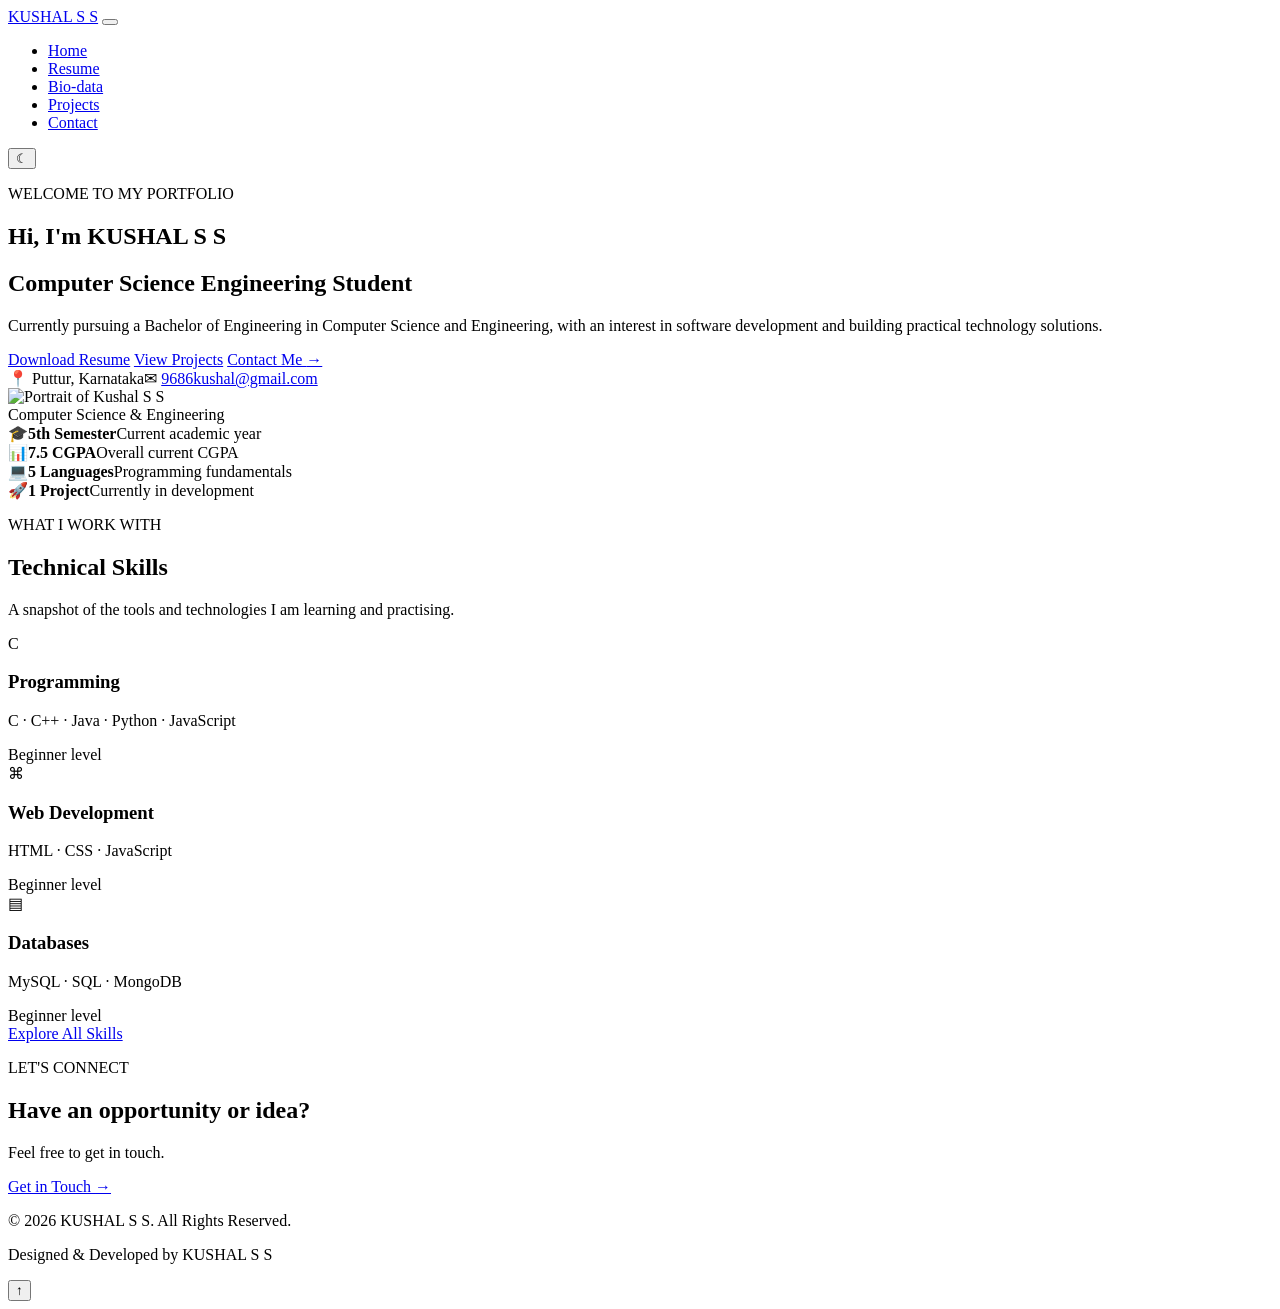
==== index.html @ a92ab9f3 "Add files via upload" ====
<!DOCTYPE html>
<html lang="en">
<head>
  <meta charset="UTF-8">
  <meta name="viewport" content="width=device-width, initial-scale=1.0">
  <meta name="description" content="Kushal S S — Computer Science Engineering student and aspiring software developer. Explore skills, education and projects.">
  <meta name="theme-color" content="#173b67">
  <title>Kushal S S | Personal Portfolio</title>
  <link rel="preconnect" href="https://fonts.googleapis.com">
  <link rel="preconnect" href="https://fonts.gstatic.com" crossorigin>
  <link href="https://fonts.googleapis.com/css2?family=Inter:wght@400;500;600;700;800&display=swap" rel="stylesheet">
  <link rel="stylesheet" href="css/style.css">
  <script src="https://code.jquery.com/jquery-3.7.1.min.js"></script>
  <script defer src="js/script.js"></script>
</head>
<body>
  <header class="site-header">
    <nav class="navbar container" aria-label="Main navigation">
      <a class="brand" href="index.html">KUSHAL S S</a>
      <button class="menu-toggle" aria-label="Open navigation menu" aria-expanded="false"><span></span><span></span><span></span></button>
      <ul class="nav-links">
        <li><a class="active" href="index.html">Home</a></li><li><a href="resume.html">Resume</a></li>
        <li><a href="biodata.html">Bio-data</a></li><li><a href="projects.html">Projects</a></li><li><a href="contact.html">Contact</a></li>
      </ul>
      <button class="theme-toggle" type="button" aria-label="Toggle light and dark theme" title="Toggle theme">☾</button>
    </nav>
  </header>

  <main>
    <section class="hero container">
      <div class="hero-copy reveal">
        <p class="eyebrow">WELCOME TO MY PORTFOLIO</p>
        <h1>Hi, I'm <span>KUSHAL S S</span></h1>
        <h2>Computer Science Engineering Student</h2>
        <p class="hero-text">Currently pursuing a Bachelor of Engineering in Computer Science and Engineering, with an interest in software development and building practical technology solutions.</p>
        <div class="hero-actions">
          <a class="button button-primary" href="resume.html">Download Resume</a>
          <a class="button button-outline" href="projects.html">View Projects</a>
          <a class="text-link" href="contact.html">Contact Me <span aria-hidden="true">→</span></a>
        </div>
        <div class="hero-meta"><span>📍 Puttur, Karnataka</span><span>✉ <a href="mailto:9686kushal@gmail.com">9686kushal@gmail.com</a></span></div>
      </div>
      <div class="hero-photo-wrap reveal">
        <div class="photo-ring"><img src="assets/profile-photo.jpeg" alt="Portrait of Kushal S S"></div>
        <span class="photo-caption">Computer Science & Engineering</span>
      </div>
    </section>

    <section class="quick-facts section-soft">
      <div class="container fact-grid">
        <article class="fact-card reveal"><span class="fact-icon">🎓</span><strong>5th Semester</strong><span>Current academic year</span></article>
        <article class="fact-card reveal"><span class="fact-icon">📊</span><strong>7.5 CGPA</strong><span>Overall current CGPA</span></article>
        <article class="fact-card reveal"><span class="fact-icon">💻</span><strong>5 Languages</strong><span>Programming fundamentals</span></article>
        <article class="fact-card reveal"><span class="fact-icon">🚀</span><strong>1 Project</strong><span>Currently in development</span></article>
      </div>
    </section>

    <section class="section container">
      <div class="section-heading reveal"><p class="eyebrow">WHAT I WORK WITH</p><h2>Technical Skills</h2><p>A snapshot of the tools and technologies I am learning and practising.</p></div>
      <div class="skill-preview-grid">
        <article class="skill-card reveal"><div class="skill-card-top"><span class="skill-symbol">C</span><h3>Programming</h3></div><p>C · C++ · Java · Python · JavaScript</p><span class="level-pill">Beginner level</span></article>
        <article class="skill-card reveal"><div class="skill-card-top"><span class="skill-symbol">⌘</span><h3>Web Development</h3></div><p>HTML · CSS · JavaScript</p><span class="level-pill">Beginner level</span></article>
        <article class="skill-card reveal"><div class="skill-card-top"><span class="skill-symbol">▤</span><h3>Databases</h3></div><p>MySQL · SQL · MongoDB</p><span class="level-pill">Beginner level</span></article>
      </div>
      <div class="center-action"><a class="button button-outline" href="resume.html#skills">Explore All Skills</a></div>
    </section>

    <section class="cta-section"><div class="container cta-inner reveal"><div><p class="eyebrow">LET'S CONNECT</p><h2>Have an opportunity or idea?</h2><p>Feel free to get in touch.</p></div><a class="button button-light" href="contact.html">Get in Touch <span aria-hidden="true">→</span></a></div></section>
  </main>

  <footer class="site-footer"><div class="container footer-inner"><p>© 2026 KUSHAL S S. All Rights Reserved.</p><p>Designed &amp; Developed by KUSHAL S S</p></div></footer>
  <button class="back-to-top" aria-label="Back to top" title="Back to top">↑</button>
</body>
</html>
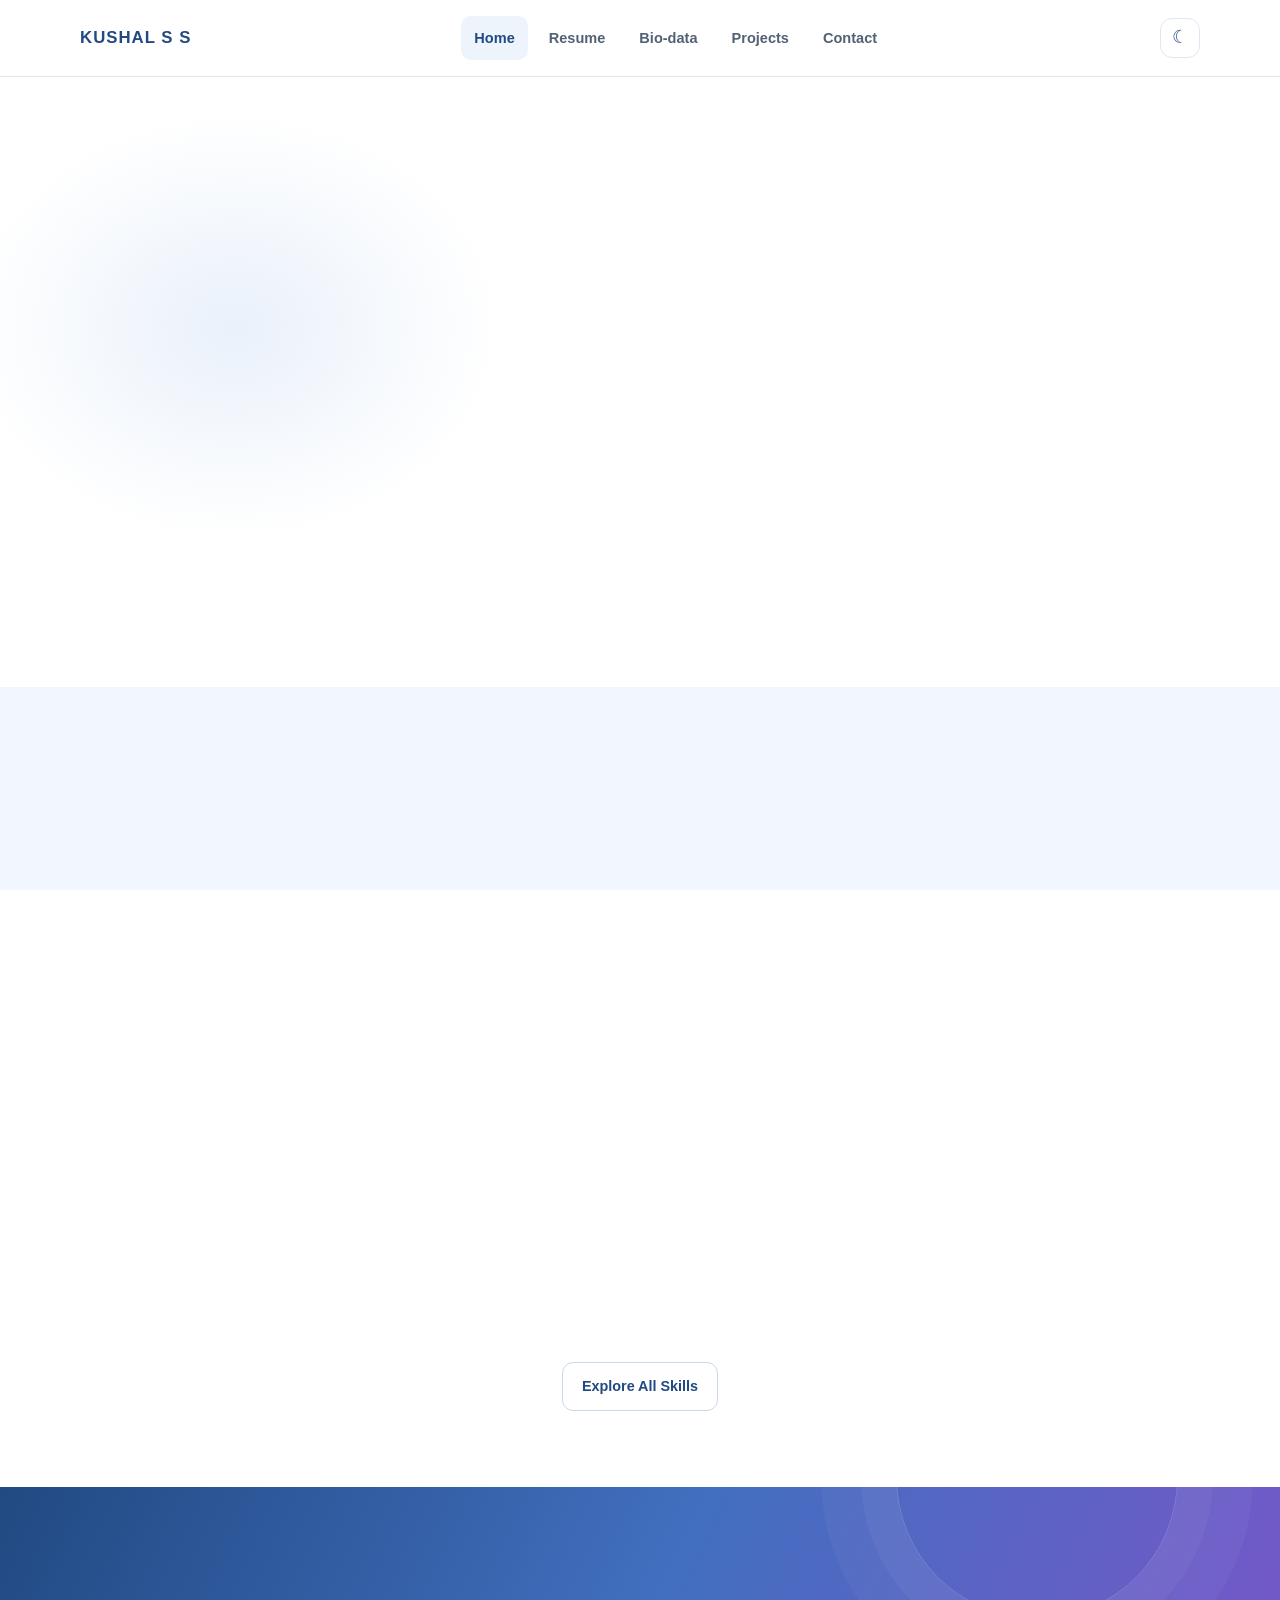
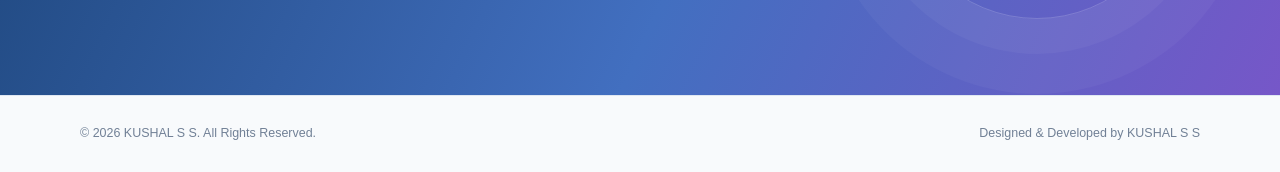
==== commit fb7a6be9: "Update index.html" ====
--- a/index.html
+++ b/index.html
@@ -9,7 +9,7 @@
   <link rel="preconnect" href="https://fonts.googleapis.com">
   <link rel="preconnect" href="https://fonts.gstatic.com" crossorigin>
   <link href="https://fonts.googleapis.com/css2?family=Inter:wght@400;500;600;700;800&display=swap" rel="stylesheet">
-  <link rel="stylesheet" href="css/style.css">
+  <link rel="stylesheet" href="style.css">
   <script src="https://code.jquery.com/jquery-3.7.1.min.js"></script>
   <script defer src="js/script.js"></script>
 </head>
--- a/style.css
+++ b/style.css
@@ -0,0 +1,26 @@
+/* Kushal S S Portfolio — shared styles */
+:root{--navy:#214a82;--navy-deep:#17365f;--blue:#397fd0;--ink:#1e293b;--muted:#64748b;--line:#dfe7f2;--surface:#fff;--soft:#f2f6ff;--accent:#dcecff;--violet:#7657c8;--teal:#1d9b9a;--coral:#ef8b72;--shadow:0 18px 50px rgba(36,70,125,.11);--radius:20px}
+*{box-sizing:border-box}html{scroll-behavior:smooth}body{margin:0;font-family:Inter,Arial,sans-serif;color:var(--ink);background:var(--surface);line-height:1.65}a{color:inherit;text-decoration:none}button,input,textarea{font:inherit}.container{width:min(1120px,calc(100% - 40px));margin-inline:auto}
+.site-header{position:sticky;top:0;z-index:100;background:rgba(255,255,255,.94);backdrop-filter:blur(14px);border-bottom:1px solid var(--line)}.navbar{min-height:76px;display:flex;align-items:center;justify-content:space-between;gap:24px}.brand{font-weight:800;letter-spacing:.06em;color:var(--navy);font-size:1.05rem;white-space:nowrap}.nav-links{display:flex;align-items:center;gap:8px;list-style:none;padding:0;margin:0}.nav-links a{display:block;padding:10px 13px;color:#526174;font-size:.91rem;font-weight:600;border-radius:10px;transition:.2s}.nav-links a:hover,.nav-links a.active{color:var(--navy);background:#edf4fc}.theme-toggle,.menu-toggle{border:1px solid var(--line);background:#fff;color:var(--navy);width:40px;height:40px;border-radius:12px;cursor:pointer;font-size:1.1rem}.menu-toggle{display:none;flex-direction:column;justify-content:center;align-items:center;gap:5px}.menu-toggle span{width:18px;height:2px;background:var(--navy);display:block;border-radius:4px}
+.hero{min-height:610px;display:grid;grid-template-columns:1.25fr .75fr;align-items:center;gap:60px;padding-block:76px;position:relative}.hero:before{content:"";position:absolute;z-index:-1;left:-9vw;top:35px;width:42vw;height:430px;background:radial-gradient(ellipse,rgba(91,145,220,.13),rgba(91,145,220,0) 70%);pointer-events:none}.eyebrow{font-size:.74rem;font-weight:800;letter-spacing:.18em;color:var(--blue);margin:0 0 14px}.hero h1{font-size:clamp(2.5rem,5vw,4.5rem);line-height:1.08;letter-spacing:-.055em;margin:0 0 14px;color:#142d4c}.hero h1 span{display:block;color:var(--navy)}.hero h2{font-size:1.2rem;color:#405873;margin:0 0 18px;font-weight:650}.hero-text{max-width:610px;color:var(--muted);font-size:1.04rem}.hero-actions{display:flex;align-items:center;gap:13px;flex-wrap:wrap;margin-top:30px}.button{display:inline-flex;align-items:center;justify-content:center;gap:9px;padding:12px 19px;border-radius:11px;font-weight:700;font-size:.9rem;border:1px solid transparent;cursor:pointer;transition:transform .2s,box-shadow .2s,background .2s}.button:hover{transform:translateY(-3px);box-shadow:0 10px 24px rgba(23,59,103,.15)}.button-primary{background:var(--navy);color:#fff}.button-outline{border-color:#cbd8e7;color:var(--navy);background:#fff}.button-light{background:#fff;color:var(--navy)}.text-link{font-weight:700;color:var(--navy);padding:10px}.hero-meta{display:flex;flex-wrap:wrap;gap:22px;margin-top:35px;color:#63758a;font-size:.84rem}.hero-meta a{color:var(--navy)}.hero-photo-wrap{justify-self:center;text-align:center}.photo-ring{width:min(330px,70vw);aspect-ratio:1;border-radius:50%;padding:10px;background:linear-gradient(135deg,#5b9ce5 0%,#8b70d6 48%,#ef9a82 100%);box-shadow:0 24px 55px rgba(72,103,169,.24)}.photo-ring img{width:100%;height:100%;object-fit:cover;object-position:center 35%;border-radius:50%;border:5px solid white}.photo-caption{display:inline-block;margin-top:18px;padding:8px 15px;border-radius:30px;background:linear-gradient(90deg,#edf4ff,#f3efff);color:var(--navy);font-size:.78rem;font-weight:700}
+.section{padding-block:76px}.section-soft{background:var(--soft);padding-block:35px}.fact-grid{display:grid;grid-template-columns:repeat(4,1fr);gap:16px}.fact-card{background:#fff;border:1px solid var(--line);padding:21px;border-radius:16px;display:grid;gap:3px;box-shadow:0 8px 22px rgba(25,55,88,.045);border-top:3px solid #78a8e3}.fact-card:nth-child(2){border-top-color:#9278d7}.fact-card:nth-child(3){border-top-color:#56aaa7}.fact-card:nth-child(4){border-top-color:#ed9a7e}.fact-icon{font-size:1.25rem}.fact-card strong{color:var(--navy);font-size:1.05rem}.fact-card span:last-child{font-size:.78rem;color:var(--muted)}.section-heading,.page-heading{text-align:center;max-width:680px;margin:0 auto 42px}.section-heading h2,.page-heading h1{font-size:clamp(2rem,4vw,3rem);letter-spacing:-.04em;color:#173452;margin:0 0 8px}.section-heading>p:last-child,.page-heading>p:not(.eyebrow){color:var(--muted);margin:0}.skill-preview-grid{display:grid;grid-template-columns:repeat(3,1fr);gap:18px}.skill-card,.content-card{padding:25px;border:1px solid var(--line);border-radius:var(--radius);background:#fff;box-shadow:var(--shadow)}.skill-card-top{display:flex;align-items:center;gap:13px}.skill-card h3{margin:0;color:var(--navy)}.skill-card p{color:var(--muted);font-size:.91rem}.skill-symbol{width:42px;height:42px;display:grid;place-items:center;background:linear-gradient(135deg,#e6f1ff,#f0eaff);color:#315f9b;border-radius:12px;font-weight:800}.level-pill,.status-pill{display:inline-flex;align-items:center;padding:5px 10px;border-radius:30px;background:#edf5ff;color:#245b91;font-size:.72rem;font-weight:750}.center-action{text-align:center;margin-top:28px}.cta-section{background:linear-gradient(115deg,#214a82 0%,#426fc0 52%,#7657c8 100%);color:white;padding:48px 0;position:relative;overflow:hidden}.cta-section:after{content:"";position:absolute;width:280px;height:280px;border:1px solid rgba(255,255,255,.18);border-radius:50%;right:8%;top:-150px;box-shadow:0 0 0 35px rgba(255,255,255,.04),0 0 0 75px rgba(255,255,255,.035)}.cta-inner{position:relative;z-index:1}.cta-inner{display:flex;align-items:center;justify-content:space-between;gap:24px}.cta-inner .eyebrow{color:#c5ddf7}.cta-inner h2{font-size:1.8rem;margin:0}.cta-inner p:last-child{margin:4px 0 0;color:#d5e4f4}
+.site-footer{border-top:1px solid var(--line);background:#f8fafc}.footer-inner{min-height:76px;display:flex;align-items:center;justify-content:space-between;gap:18px;color:#718096;font-size:.78rem}.footer-inner p{margin:0}
+.page-heading{margin-bottom:38px}.page-heading .button{margin-top:22px}.resume-sheet{max-width:880px;margin:auto;padding:clamp(24px,5vw,55px);border:1px solid var(--line);border-radius:8px;background:white;box-shadow:var(--shadow);color:#27364a}.resume-header{display:flex;justify-content:space-between;gap:25px;padding-bottom:24px;border-bottom:2px solid var(--navy)}.resume-header h2{font-size:2rem;letter-spacing:.04em;color:var(--navy);margin:0}.resume-role{margin:3px 0;color:#526b85;font-weight:650}.resume-contact{display:grid;text-align:right;align-content:center;font-size:.8rem;color:#526174}.resume-contact a{color:#245f9d}.resume-section{padding:20px 0 5px;border-bottom:1px solid #e8edf3}.resume-section:last-child{border:0}.resume-section h3{font-size:.92rem;text-transform:uppercase;letter-spacing:.12em;color:var(--navy);margin:0 0 11px}.resume-section p,.resume-item{font-size:.88rem;color:#526174;margin:5px 0}.resume-item p{margin:5px 0}.item-heading{display:flex;justify-content:space-between;gap:12px;color:#263b54}.item-heading span{font-size:.78rem;color:#52749b;font-weight:700;white-space:nowrap}.resume-item ul{margin:7px 0;padding-left:20px}.resume-skill-groups{display:grid;grid-template-columns:1fr 1fr;gap:14px}.resume-skill-groups>div{padding:13px;background:#f7f9fc;border-radius:10px}.resume-skill-groups strong{color:#2a4059;font-size:.86rem}.resume-skill-groups p{margin:4px 0}.note-box{max-width:880px;margin:20px auto 0;padding:14px 18px;border-radius:12px;background:#edf5ff;color:#365b82;font-size:.84rem}
+.bio-layout{display:grid;grid-template-columns:1fr 1fr;gap:20px}.content-card h2{font-size:1.15rem;color:var(--navy);margin:0 0 20px}.bio-list{margin:0}.bio-list div{display:grid;grid-template-columns:145px 1fr;gap:12px;padding:12px 0;border-bottom:1px solid #edf0f4}.bio-list div:last-child{border:0}.bio-list dt{font-size:.83rem;color:var(--muted)}.bio-list dd{margin:0;font-weight:650;color:#30465f;font-size:.87rem}.timeline-item{position:relative;padding-left:22px;border-left:2px solid #d8e6f5}.timeline-item p{margin:5px 0;color:var(--muted);font-size:.87rem}.timeline-dot{position:absolute;left:-7px;top:5px;width:12px;height:12px;border-radius:50%;background:var(--blue);box-shadow:0 0 0 4px #e6f1fc}.tag-list{display:flex;flex-wrap:wrap;gap:9px}.tag-list span{padding:8px 12px;background:#eff5fc;border:1px solid #e0eaf5;color:#345b82;border-radius:30px;font-size:.78rem;font-weight:650}
+.project-card{max-width:900px;margin:auto;display:grid;grid-template-columns:90px 1fr;gap:24px;padding:32px;border:1px solid var(--line);border-radius:var(--radius);box-shadow:var(--shadow);background:linear-gradient(135deg,#fff 0%,#f8faff 100%);border-top:4px solid #6c8fd0}.project-number{font-size:2.4rem;font-weight:800;color:#d5e4f4}.project-topline{display:flex;justify-content:space-between;align-items:center;gap:10px;flex-wrap:wrap}.status-pill{background:#fff7e8;color:#94611a}.status-dot{width:7px;height:7px;border-radius:50%;background:#e7a12d;margin-right:7px}.project-type{font-size:.75rem;color:var(--muted);font-weight:650}.project-content h2{font-size:1.6rem;color:var(--navy);margin:15px 0 9px}.project-content>p{color:var(--muted);font-size:.92rem}.project-foot{display:flex;justify-content:space-between;gap:15px;border-top:1px solid var(--line);padding-top:15px;margin-top:22px;color:#718096;font-size:.77rem}.empty-project-note{display:flex;align-items:center;justify-content:center;gap:12px;color:#7b8ca0;margin:32px auto 0}.empty-project-note span{color:#4d82b8}
+.contact-layout{display:grid;grid-template-columns:.8fr 1.2fr;gap:20px;align-items:start}.contact-info{display:grid;gap:12px}.contact-row{display:flex;align-items:center;gap:13px;padding:13px 0;border-bottom:1px solid #edf0f4}.contact-row:last-child{border:0}.contact-icon{width:42px;height:42px;display:grid;place-items:center;background:linear-gradient(135deg,#e4f0ff,#eee9ff);border-radius:12px;color:var(--navy);font-weight:800}.contact-row span:last-child{display:grid}.contact-row small{color:var(--muted);font-size:.75rem}.contact-row strong{font-size:.86rem;color:#2e4763;overflow-wrap:anywhere}.form-intro{font-size:.83rem;color:var(--muted);margin-top:-12px}.contact-form{display:grid;gap:9px}.contact-form label{font-size:.8rem;font-weight:700;color:#3b526b;margin-top:6px}.contact-form input,.contact-form textarea{width:100%;border:1px solid #dce4ed;border-radius:10px;padding:12px 13px;background:#fbfcfe;color:var(--ink);outline:none}.contact-form input:focus,.contact-form textarea:focus{border-color:#6b9ccc;box-shadow:0 0 0 3px #e8f2fc}.contact-form textarea{resize:vertical}.contact-form .button{margin-top:9px;justify-self:start}.form-status{font-size:.78rem;color:#63758a;margin:3px 0 0}.back-to-top{position:fixed;right:22px;bottom:22px;width:44px;height:44px;border:0;border-radius:14px;background:var(--navy);color:white;font-size:1.25rem;box-shadow:0 8px 22px rgba(23,59,103,.25);cursor:pointer;opacity:0;visibility:hidden;transform:translateY(10px);transition:.25s;z-index:80}.back-to-top.visible{opacity:1;visibility:visible;transform:translateY(0)}
+.reveal{opacity:0;transform:translateY(18px);transition:opacity .65s ease,transform .65s ease}.reveal.is-visible{opacity:1;transform:translateY(0)}
+/* Dark mode is optional and user-controlled; light mode remains the default. */
+body.dark-theme{--ink:#e5edf7;--muted:#a9b8ca;--line:#2c4058;--surface:#101d2d;--soft:#15253a;background:#101d2d;color:#e5edf7}body.dark-theme .site-header{background:rgba(16,29,45,.95)}body.dark-theme .brand,body.dark-theme .nav-links a.active,body.dark-theme .nav-links a:hover,body.dark-theme .section-heading h2,body.dark-theme .page-heading h1,body.dark-theme .hero h1,body.dark-theme .hero h2,body.dark-theme .hero h1 span{color:#d8eaff}body.dark-theme .nav-links a{color:#a9b8ca}body.dark-theme .theme-toggle,body.dark-theme .menu-toggle,body.dark-theme .button-outline,body.dark-theme .fact-card,body.dark-theme .skill-card,body.dark-theme .content-card,body.dark-theme .project-card,body.dark-theme .resume-sheet{background:#172a40;color:#e5edf7;border-color:#30465f}body.dark-theme .fact-card strong,body.dark-theme .skill-card h3,body.dark-theme .content-card h2,body.dark-theme .project-content h2{color:#d8eaff}body.dark-theme .site-footer{background:#132238}body.dark-theme .resume-sheet{color:#e5edf7}body.dark-theme .resume-section p,body.dark-theme .resume-item,body.dark-theme .resume-contact,body.dark-theme .bio-list dd,body.dark-theme .contact-row strong{color:#c0cede}body.dark-theme .resume-skill-groups>div,body.dark-theme .contact-form input,body.dark-theme .contact-form textarea{background:#20354d;color:#e5edf7;border-color:#3b526b}body.dark-theme .photo-caption{background:#20354d;color:#d8eaff}
+@media(max-width:850px){.navbar{gap:12px}.menu-toggle{display:flex;order:3}.theme-toggle{order:2;margin-left:auto}.nav-links{display:none;position:absolute;top:75px;left:0;right:0;background:var(--surface);padding:14px 20px 20px;border-bottom:1px solid var(--line);box-shadow:0 14px 20px rgba(20,40,60,.08);flex-direction:column;align-items:stretch}.nav-links.open{display:flex}.nav-links a{padding:12px}.hero{gap:30px;min-height:auto;padding-block:65px}.fact-grid{grid-template-columns:repeat(2,1fr)}}
+@media(max-width:650px){.container{width:min(100% - 30px,1120px)}.hero{grid-template-columns:1fr;text-align:center;padding-block:52px 45px;gap:35px}.hero-copy{order:2}.hero-photo-wrap{order:1}.photo-ring{width:230px}.hero-actions,.hero-meta{justify-content:center}.hero h1{font-size:2.75rem}.hero h2{font-size:1.05rem}.hero-text{font-size:.94rem}.fact-grid,.skill-preview-grid,.bio-layout,.contact-layout{grid-template-columns:1fr}.section{padding-block:55px}.section-heading{margin-bottom:28px}.cta-inner{align-items:flex-start;flex-direction:column}.footer-inner{padding-block:18px;flex-direction:column;justify-content:center;text-align:center;gap:5px}.resume-header{flex-direction:column}.resume-contact{text-align:left}.resume-skill-groups{grid-template-columns:1fr}.bio-list div{grid-template-columns:120px 1fr}.project-card{grid-template-columns:1fr;padding:23px;gap:5px}.project-number{font-size:1.7rem}.project-foot{flex-direction:column;gap:4px}.page-heading{margin-bottom:30px}}
+@media(prefers-reduced-motion:reduce){html{scroll-behavior:auto}*,*::before,*::after{animation-duration:.01ms!important;transition-duration:.01ms!important}.reveal{opacity:1;transform:none}}
+@media print{.site-header,.site-footer,.back-to-top,.page-heading,.note-box{display:none!important}body{background:#fff;color:#111}.section{padding:0}.resume-sheet{box-shadow:none;border:0;padding:0;max-width:none}.resume-header h2,.resume-section h3{color:#173b67}.resume-section{break-inside:avoid}.resume-contact a{color:#333;text-decoration:none}@page{size:A4;margin:15mm}}
+
+/* Subtle colorful accents: polished rather than overly bright. */
+.hero h1 span{background:linear-gradient(90deg,#2f70b8,#7657c8);-webkit-background-clip:text;background-clip:text;color:transparent}
+.eyebrow{color:#4779bd}
+.skill-card:nth-child(1){border-top:3px solid #5b91d1}.skill-card:nth-child(2){border-top:3px solid #8b73cf}.skill-card:nth-child(3){border-top:3px solid #45a5a0}
+.button-primary{background:linear-gradient(110deg,#214a82,#397fd0);box-shadow:0 7px 18px rgba(48,104,174,.16)}
+.button-primary:hover{background:linear-gradient(110deg,#17365f,#7657c8)}
+.status-pill{background:#fff4e8;color:#9a6127}
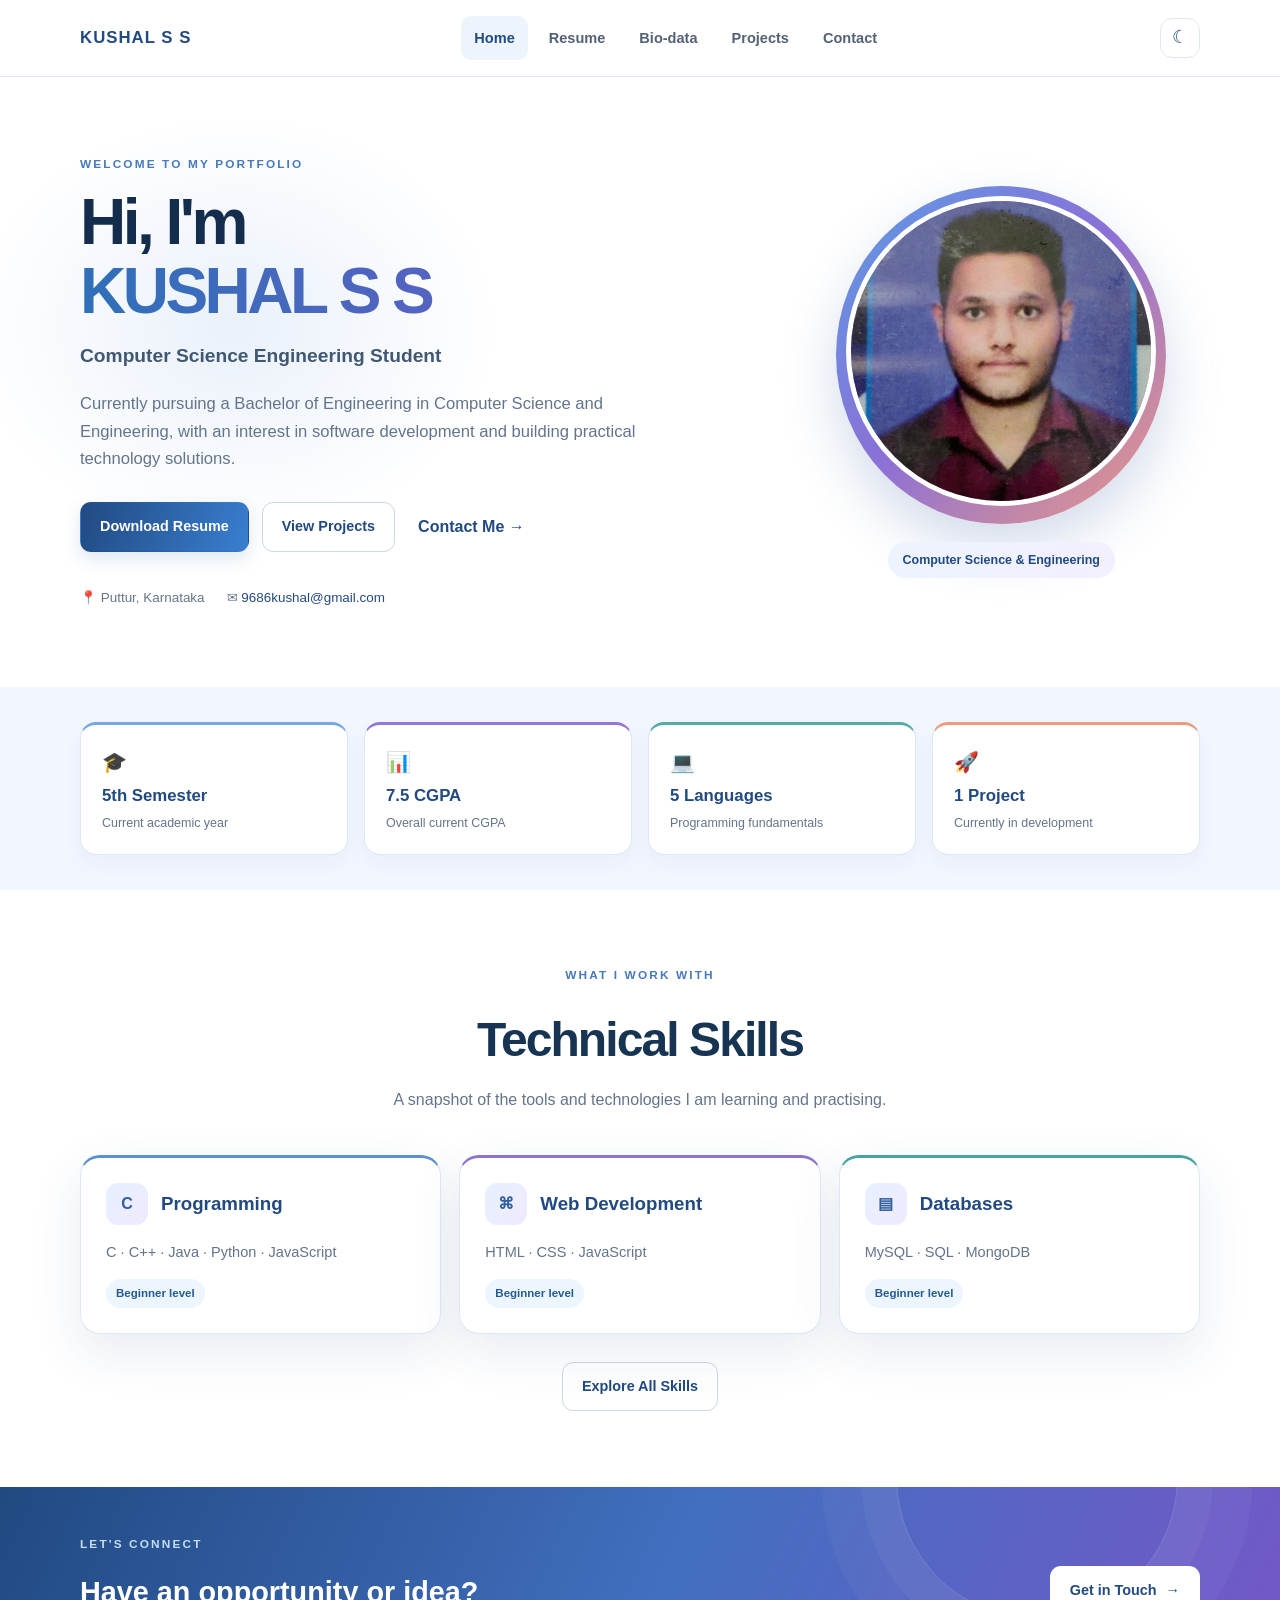
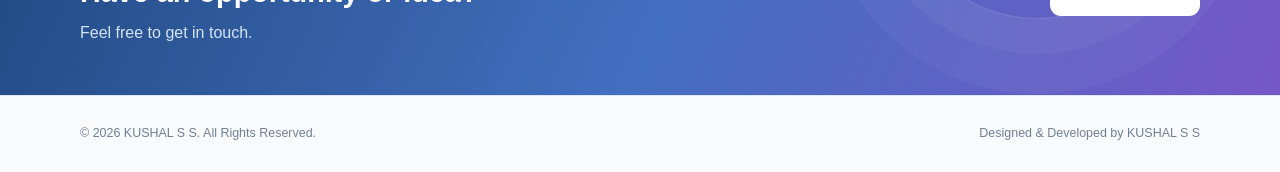
==== commit bb594f79: "Update index.html" ====
--- a/index.html
+++ b/index.html
@@ -5,70 +5,223 @@
   <meta name="viewport" content="width=device-width, initial-scale=1.0">
   <meta name="description" content="Kushal S S — Computer Science Engineering student and aspiring software developer. Explore skills, education and projects.">
   <meta name="theme-color" content="#173b67">
+
   <title>Kushal S S | Personal Portfolio</title>
+
   <link rel="preconnect" href="https://fonts.googleapis.com">
   <link rel="preconnect" href="https://fonts.gstatic.com" crossorigin>
+
   <link href="https://fonts.googleapis.com/css2?family=Inter:wght@400;500;600;700;800&display=swap" rel="stylesheet">
+
+  <!-- Correct CSS path -->
   <link rel="stylesheet" href="style.css">
+
   <script src="https://code.jquery.com/jquery-3.7.1.min.js"></script>
-  <script defer src="js/script.js"></script>
+
+  <!-- Correct JavaScript path -->
+  <script defer src="script.js"></script>
 </head>
+
 <body>
+
   <header class="site-header">
     <nav class="navbar container" aria-label="Main navigation">
+
       <a class="brand" href="index.html">KUSHAL S S</a>
-      <button class="menu-toggle" aria-label="Open navigation menu" aria-expanded="false"><span></span><span></span><span></span></button>
+
+      <button class="menu-toggle" aria-label="Open navigation menu" aria-expanded="false">
+        <span></span>
+        <span></span>
+        <span></span>
+      </button>
+
       <ul class="nav-links">
-        <li><a class="active" href="index.html">Home</a></li><li><a href="resume.html">Resume</a></li>
-        <li><a href="biodata.html">Bio-data</a></li><li><a href="projects.html">Projects</a></li><li><a href="contact.html">Contact</a></li>
+        <li><a class="active" href="index.html">Home</a></li>
+        <li><a href="resume.html">Resume</a></li>
+        <li><a href="biodata.html">Bio-data</a></li>
+        <li><a href="projects.html">Projects</a></li>
+        <li><a href="contact.html">Contact</a></li>
       </ul>
+
       <button class="theme-toggle" type="button" aria-label="Toggle light and dark theme" title="Toggle theme">☾</button>
+
     </nav>
   </header>
 
   <main>
+
     <section class="hero container">
+
       <div class="hero-copy reveal">
+
         <p class="eyebrow">WELCOME TO MY PORTFOLIO</p>
+
         <h1>Hi, I'm <span>KUSHAL S S</span></h1>
+
         <h2>Computer Science Engineering Student</h2>
-        <p class="hero-text">Currently pursuing a Bachelor of Engineering in Computer Science and Engineering, with an interest in software development and building practical technology solutions.</p>
+
+        <p class="hero-text">
+          Currently pursuing a Bachelor of Engineering in Computer Science and Engineering, with an interest in software development and building practical technology solutions.
+        </p>
+
         <div class="hero-actions">
+
           <a class="button button-primary" href="resume.html">Download Resume</a>
+
           <a class="button button-outline" href="projects.html">View Projects</a>
-          <a class="text-link" href="contact.html">Contact Me <span aria-hidden="true">→</span></a>
-        </div>
-        <div class="hero-meta"><span>📍 Puttur, Karnataka</span><span>✉ <a href="mailto:9686kushal@gmail.com">9686kushal@gmail.com</a></span></div>
-      </div>
+
+          <a class="text-link" href="contact.html">
+            Contact Me <span aria-hidden="true">→</span>
+          </a>
+
+        </div>
+
+        <div class="hero-meta">
+          <span>📍 Puttur, Karnataka</span>
+          <span>✉ <a href="mailto:9686kushal@gmail.com">9686kushal@gmail.com</a></span>
+        </div>
+
+      </div>
+
       <div class="hero-photo-wrap reveal">
-        <div class="photo-ring"><img src="assets/profile-photo.jpeg" alt="Portrait of Kushal S S"></div>
+
+        <div class="photo-ring">
+          <!-- Correct profile picture path -->
+          <img src="profile-photo.jpeg" alt="Portrait of Kushal S S">
+        </div>
+
         <span class="photo-caption">Computer Science & Engineering</span>
-      </div>
+
+      </div>
+
     </section>
 
     <section class="quick-facts section-soft">
+
       <div class="container fact-grid">
-        <article class="fact-card reveal"><span class="fact-icon">🎓</span><strong>5th Semester</strong><span>Current academic year</span></article>
-        <article class="fact-card reveal"><span class="fact-icon">📊</span><strong>7.5 CGPA</strong><span>Overall current CGPA</span></article>
-        <article class="fact-card reveal"><span class="fact-icon">💻</span><strong>5 Languages</strong><span>Programming fundamentals</span></article>
-        <article class="fact-card reveal"><span class="fact-icon">🚀</span><strong>1 Project</strong><span>Currently in development</span></article>
-      </div>
+
+        <article class="fact-card reveal">
+          <span class="fact-icon">🎓</span>
+          <strong>5th Semester</strong>
+          <span>Current academic year</span>
+        </article>
+
+        <article class="fact-card reveal">
+          <span class="fact-icon">📊</span>
+          <strong>7.5 CGPA</strong>
+          <span>Overall current CGPA</span>
+        </article>
+
+        <article class="fact-card reveal">
+          <span class="fact-icon">💻</span>
+          <strong>5 Languages</strong>
+          <span>Programming fundamentals</span>
+        </article>
+
+        <article class="fact-card reveal">
+          <span class="fact-icon">🚀</span>
+          <strong>1 Project</strong>
+          <span>Currently in development</span>
+        </article>
+
+      </div>
+
     </section>
 
     <section class="section container">
-      <div class="section-heading reveal"><p class="eyebrow">WHAT I WORK WITH</p><h2>Technical Skills</h2><p>A snapshot of the tools and technologies I am learning and practising.</p></div>
+
+      <div class="section-heading reveal">
+
+        <p class="eyebrow">WHAT I WORK WITH</p>
+
+        <h2>Technical Skills</h2>
+
+        <p>A snapshot of the tools and technologies I am learning and practising.</p>
+
+      </div>
+
       <div class="skill-preview-grid">
-        <article class="skill-card reveal"><div class="skill-card-top"><span class="skill-symbol">C</span><h3>Programming</h3></div><p>C · C++ · Java · Python · JavaScript</p><span class="level-pill">Beginner level</span></article>
-        <article class="skill-card reveal"><div class="skill-card-top"><span class="skill-symbol">⌘</span><h3>Web Development</h3></div><p>HTML · CSS · JavaScript</p><span class="level-pill">Beginner level</span></article>
-        <article class="skill-card reveal"><div class="skill-card-top"><span class="skill-symbol">▤</span><h3>Databases</h3></div><p>MySQL · SQL · MongoDB</p><span class="level-pill">Beginner level</span></article>
-      </div>
-      <div class="center-action"><a class="button button-outline" href="resume.html#skills">Explore All Skills</a></div>
-    </section>
-
-    <section class="cta-section"><div class="container cta-inner reveal"><div><p class="eyebrow">LET'S CONNECT</p><h2>Have an opportunity or idea?</h2><p>Feel free to get in touch.</p></div><a class="button button-light" href="contact.html">Get in Touch <span aria-hidden="true">→</span></a></div></section>
+
+        <article class="skill-card reveal">
+
+          <div class="skill-card-top">
+            <span class="skill-symbol">C</span>
+            <h3>Programming</h3>
+          </div>
+
+          <p>C · C++ · Java · Python · JavaScript</p>
+
+          <span class="level-pill">Beginner level</span>
+
+        </article>
+
+        <article class="skill-card reveal">
+
+          <div class="skill-card-top">
+            <span class="skill-symbol">⌘</span>
+            <h3>Web Development</h3>
+          </div>
+
+          <p>HTML · CSS · JavaScript</p>
+
+          <span class="level-pill">Beginner level</span>
+
+        </article>
+
+        <article class="skill-card reveal">
+
+          <div class="skill-card-top">
+            <span class="skill-symbol">▤</span>
+            <h3>Databases</h3>
+          </div>
+
+          <p>MySQL · SQL · MongoDB</p>
+
+          <span class="level-pill">Beginner level</span>
+
+        </article>
+
+      </div>
+
+      <div class="center-action">
+        <a class="button button-outline" href="resume.html#skills">Explore All Skills</a>
+      </div>
+
+    </section>
+
+    <section class="cta-section">
+
+      <div class="container cta-inner reveal">
+
+        <div>
+          <p class="eyebrow">LET'S CONNECT</p>
+          <h2>Have an opportunity or idea?</h2>
+          <p>Feel free to get in touch.</p>
+        </div>
+
+        <a class="button button-light" href="contact.html">
+          Get in Touch <span aria-hidden="true">→</span>
+        </a>
+
+      </div>
+
+    </section>
+
   </main>
 
-  <footer class="site-footer"><div class="container footer-inner"><p>© 2026 KUSHAL S S. All Rights Reserved.</p><p>Designed &amp; Developed by KUSHAL S S</p></div></footer>
+  <footer class="site-footer">
+
+    <div class="container footer-inner">
+
+      <p>© 2026 KUSHAL S S. All Rights Reserved.</p>
+
+      <p>Designed &amp; Developed by KUSHAL S S</p>
+
+    </div>
+
+  </footer>
+
   <button class="back-to-top" aria-label="Back to top" title="Back to top">↑</button>
+
 </body>
 </html>
